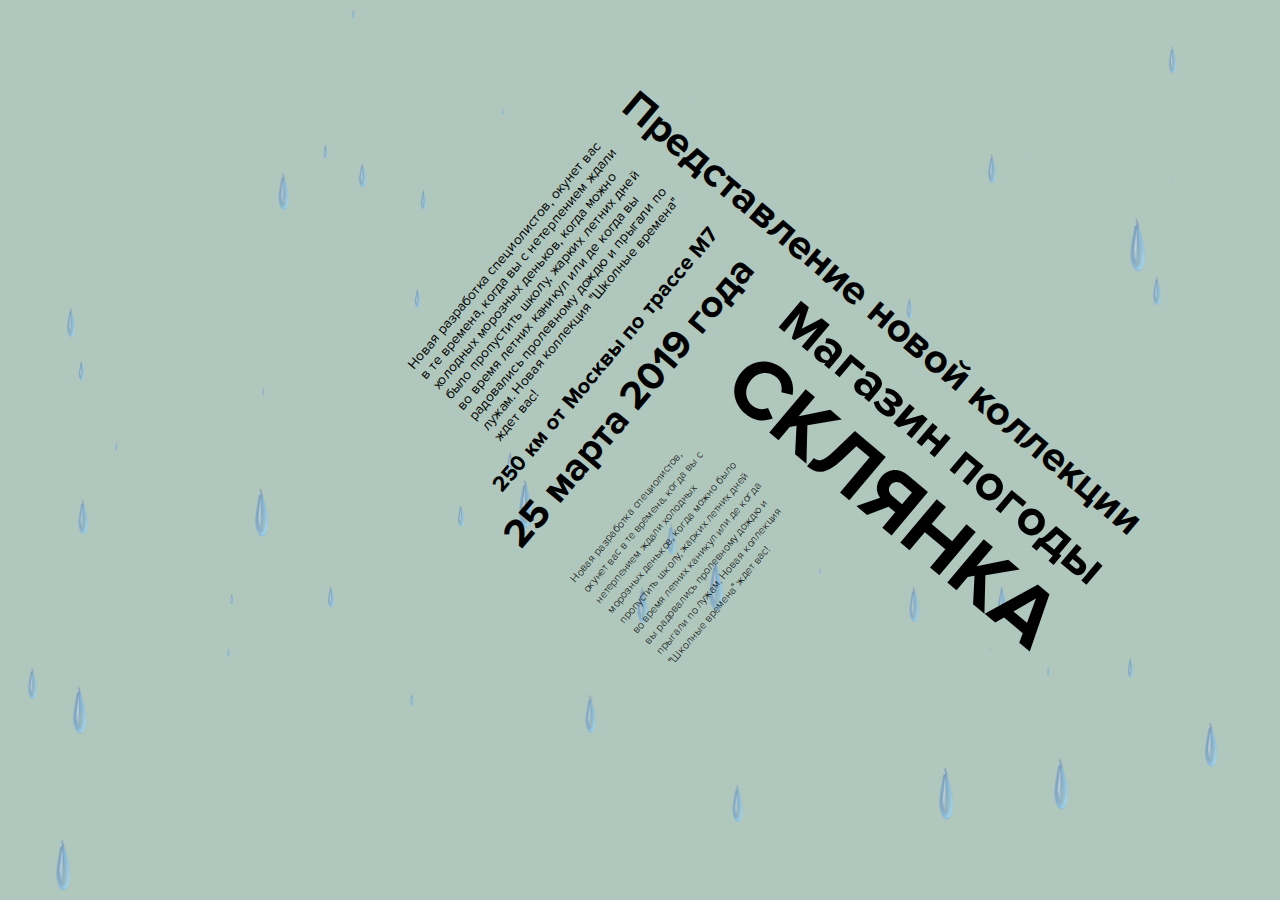
==== index.html @ a30a8410 "WPI" ====
<!DOCTYPE html>
<html lang="ru" dir="ltr">
  <head>
    <meta charset="utf-8">
    <title></title>
    <link rel="stylesheet" href="style.css">
    <script src="scripts/script.js" charset="utf-8"></script>
    <meta name="viewport" content="width=device-width, initial-scale=1">
  </head>
  <body>
    <section class="info">
      <h1>Представление новой коллекции</h1>
      <p>Новая разработка специолистов, окунет вас в те времена, когда вы с нетерпением ждали холодных морозных деньков, когда можно было пропустить школу, жарких летних дней во время летних каникул или де когда вы радовались пролевному дождю и прыгали по лужам. Новая коллекция "Школные времена" ждет вас!</p>
      <h2>25 марта 2019 года</h2>
      <p class="adress">250 км от Москвы по трассе М7</p>
      <h3>Магазин погоды <h4>СКЛЯНКА</h4></h3>
      <p class="footer">Новая разработка специолистов, окунет вас в те времена, когда вы с нетерпением ждали холодных морозных деньков, когда можно было пропустить школу, жарких летних дней во время летних каникул или де когда вы радовались пролевному дождю и прыгали по лужам. Новая коллекция "Школные времена" ждет вас!</p>
    </section>
  </body>
</html>
---- style.css ----
/* @import url('https://fonts.googleapis.com/css?family=Montserrat+Alternates:700|Noto+Sans+SC&subset=cyrillic'); */
@font-face {
  font-family: Proxsima;
  font-weight: normal;
  src: url(fonts/ProximaNovaRegular.otf);
}
@font-face {
  font-family: Proxsima;
  font-weight: 200;
  src: url(fonts/ProximaNovaLight.otf);
}
@font-face {
  font-family: Proxsima;
  font-weight: 600;
  src: url(fonts/ProximaNovaBold.otf);
}

html, body {
  margin: 0;
  padding: 0;
}
body {
  font-family: Proxsima;
  overflow: hidden;
}
.info {
  position: relative;

  margin: 173px 0 0 576px;

  transform: rotate(10deg);
}
h1 {
  position: absolute;

  margin-top: 120px;
  font-weight: 600;

  transform: rotate(30deg);

  font-size: 42px;
}
p {
  font-weight: normal;
  position: absolute;

  width: 300px;
  margin: 115px -100px -100px -150px;

  transform: rotate(-60deg);
  font-size: 14px;
  line-height: 16px;
}
p.adress {
  top: 50px;
  left: 10px;

  width: 492px;

  font-size: 22px;
  font-weight: 700;
}
h2 {
  font-weight: 600;
  position: absolute;
  top: 220px;
  left: -85px;

  transform: rotate(-60deg);

  font-size: 40px;
}
h3 {
  font-weight: 600;
  position: absolute;
  top: 180px;
  left: 210px;

  transform: rotate(30deg);

  font-size: 52px;
}
h4 {
  position: absolute;
  font-weight: 600;
  top: 165px;
  transform: rotate(30deg);
  font-size: 85px;
  left: 172px;
}
.footer {
  font-weight: 200;
  top: 224px;
  left: 230px;
  font-size: 11px;
  width: 195px;
}

div {
  background-position: center;
  background-size: contain;
  background-repeat: no-repeat;
}
@keyframes spin {
  100% {transform: translateY(400px) translateX(30px);}
}
@keyframes doun {
  25% {transform: translateY(40px) translateX(10px);}
  50% {transform: translateY(60px) translateX(20px);
  75% {transform: translateY(70px) translateX(40px);}
  100% {transform: translateY(100px) translateX(-60px);}
}
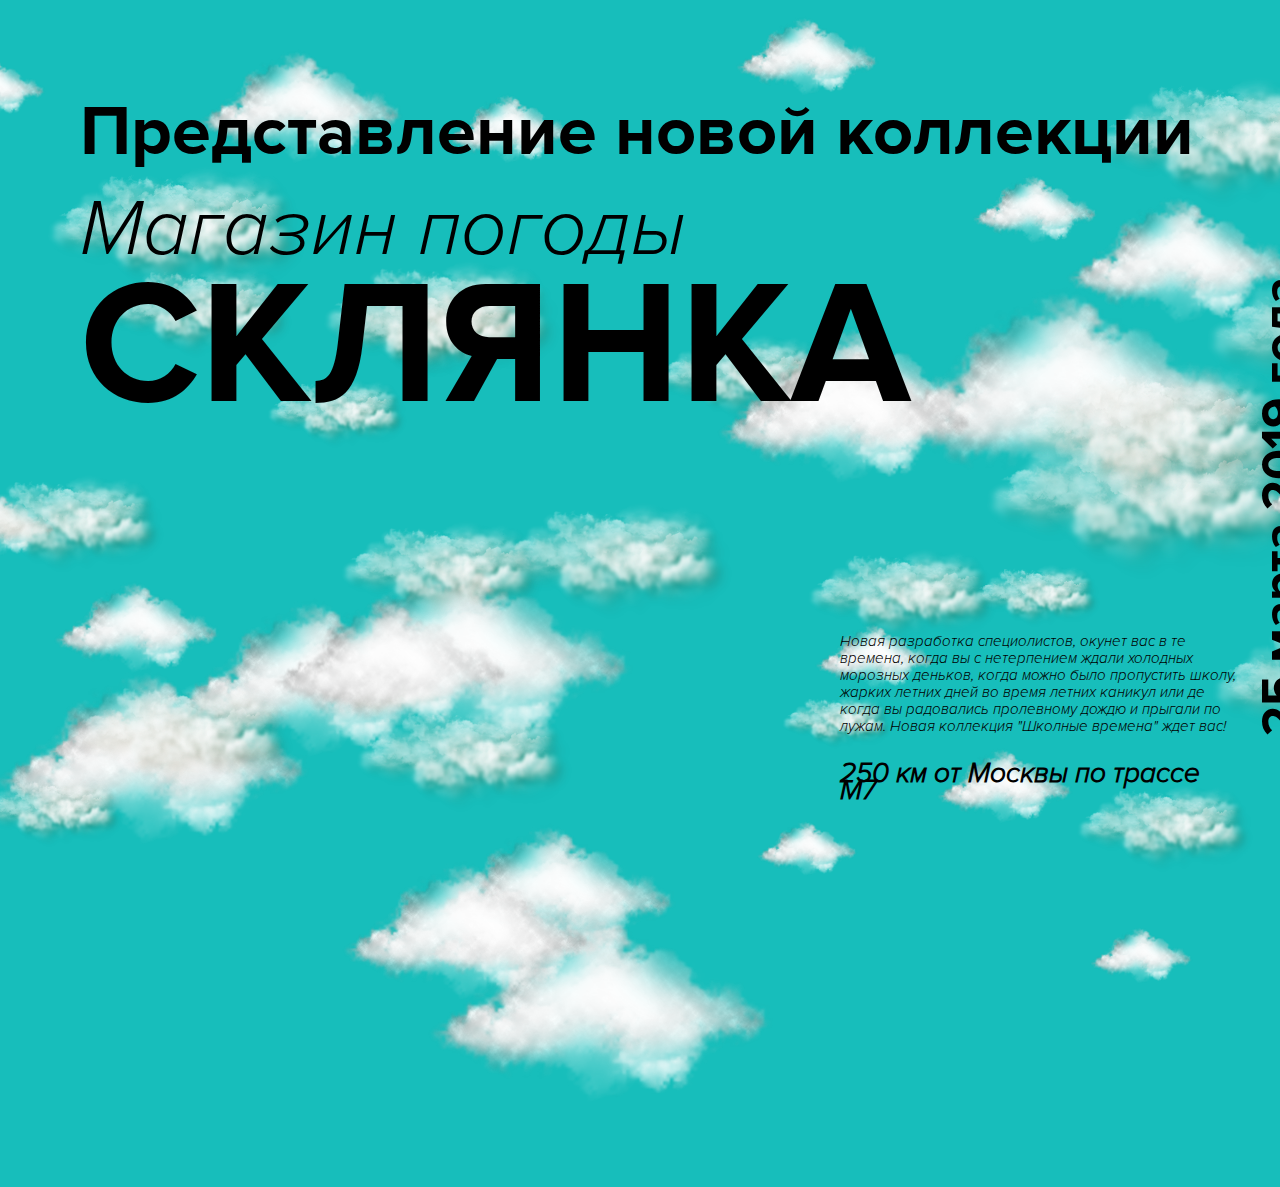
==== commit 157ad512: "goToFin" ====
--- a/index.html
+++ b/index.html
@@ -2,19 +2,19 @@
 <html lang="ru" dir="ltr">
   <head>
     <meta charset="utf-8">
-    <title></title>
-    <link rel="stylesheet" href="style.css">
+    <title>СКЛЯНКА</title>
+    <link rel="stylesheet" href="styles/style.css">
     <script src="scripts/script.js" charset="utf-8"></script>
-    <meta name="viewport" content="width=device-width, initial-scale=1">
+    <meta name="viewport" content="width=device-width">
   </head>
   <body>
     <section class="info">
-      <h1>Представление новой коллекции</h1>
+      <h4>Представление новой коллекции</h4>
+      <h3>Магазин погоды</h3>
+      <h1>СКЛЯНКА</h1>
       <p>Новая разработка специолистов, окунет вас в те времена, когда вы с нетерпением ждали холодных морозных деньков, когда можно было пропустить школу, жарких летних дней во время летних каникул или де когда вы радовались пролевному дождю и прыгали по лужам. Новая коллекция "Школные времена" ждет вас!</p>
       <h2>25 марта 2019 года</h2>
       <p class="adress">250 км от Москвы по трассе М7</p>
-      <h3>Магазин погоды <h4>СКЛЯНКА</h4></h3>
-      <p class="footer">Новая разработка специолистов, окунет вас в те времена, когда вы с нетерпением ждали холодных морозных деньков, когда можно было пропустить школу, жарких летних дней во время летних каникул или де когда вы радовались пролевному дождю и прыгали по лужам. Новая коллекция "Школные времена" ждет вас!</p>
     </section>
   </body>
 </html>
--- a/styles/style.css
+++ b/styles/style.css
@@ -0,0 +1,4 @@
+@import "animation.css";
+@import "fonts.css";
+@import "layout.css";
+@import "media.css";
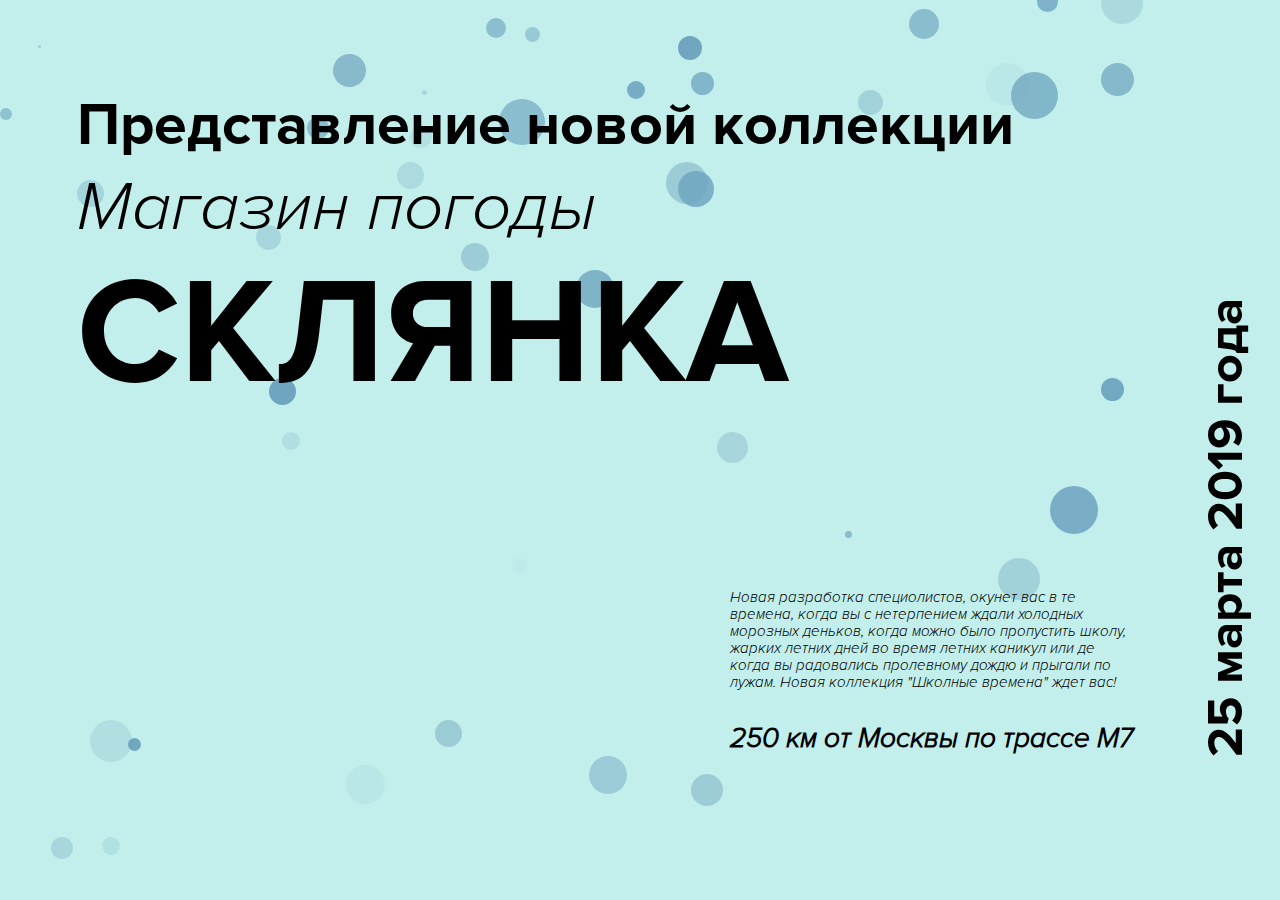
==== commit c1e2fe26: "eeee" ====
--- a/index.html
+++ b/index.html
@@ -8,7 +8,7 @@
     <meta name="viewport" content="width=device-width">
   </head>
   <body>
-    <section class="info">
+    <section id="info">
       <h4>Представление новой коллекции</h4>
       <h3>Магазин погоды</h3>
       <h1>СКЛЯНКА</h1>
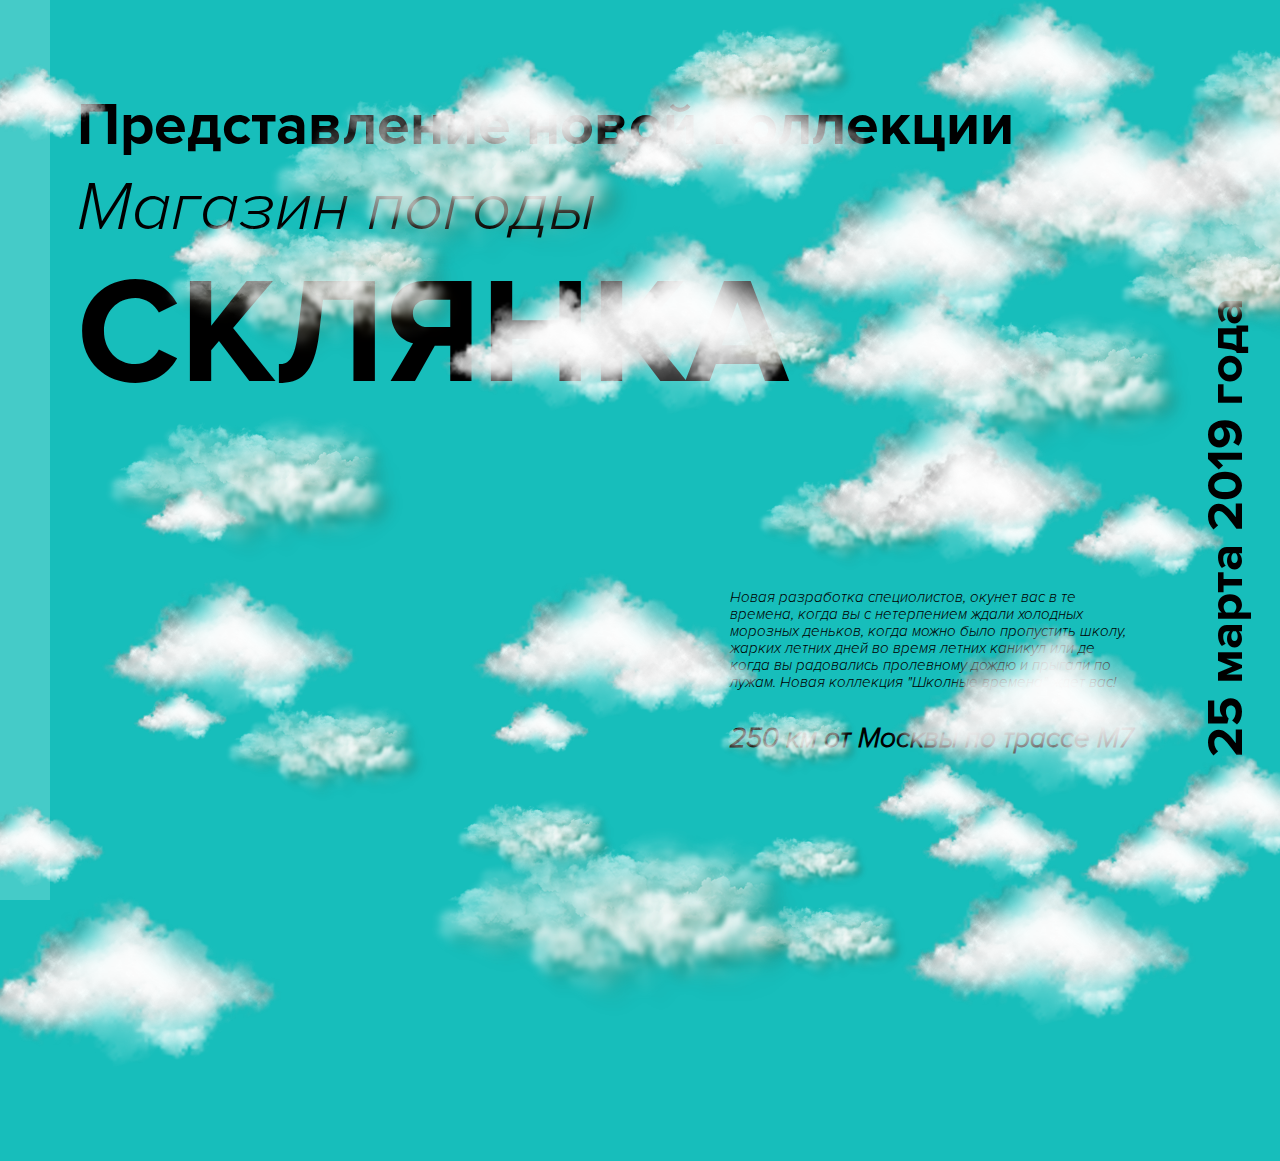
==== commit 1d5d58b0: "FENITA" ====
--- a/index.html
+++ b/index.html
@@ -8,6 +8,18 @@
     <meta name="viewport" content="width=device-width">
   </head>
   <body>
+    <nav>
+      <ul>
+        <li class="soln" onclick="soln()">Солнечная игра</li>
+        <li class="letn" onclick="letn()">Летний бриз</li>
+        <li class="sessia" onclick="sessia()">Ночь перед сессией</li>
+        <li class="zimn" onclick="zimn()">Зимняя сказка</li>
+        <li class="noch" onclick="noch()">Ночная мгла</li>
+        <li class="osen" onclick="osen()">Осення радость</li>
+        <li class="rad" onclick="rad()">Радужное настроение</li>
+        <li class="tum" onclick="tum()">Туманные дали</li>
+      </ul>
+    </nav>
     <section id="info">
       <h4>Представление новой коллекции</h4>
       <h3>Магазин погоды</h3>
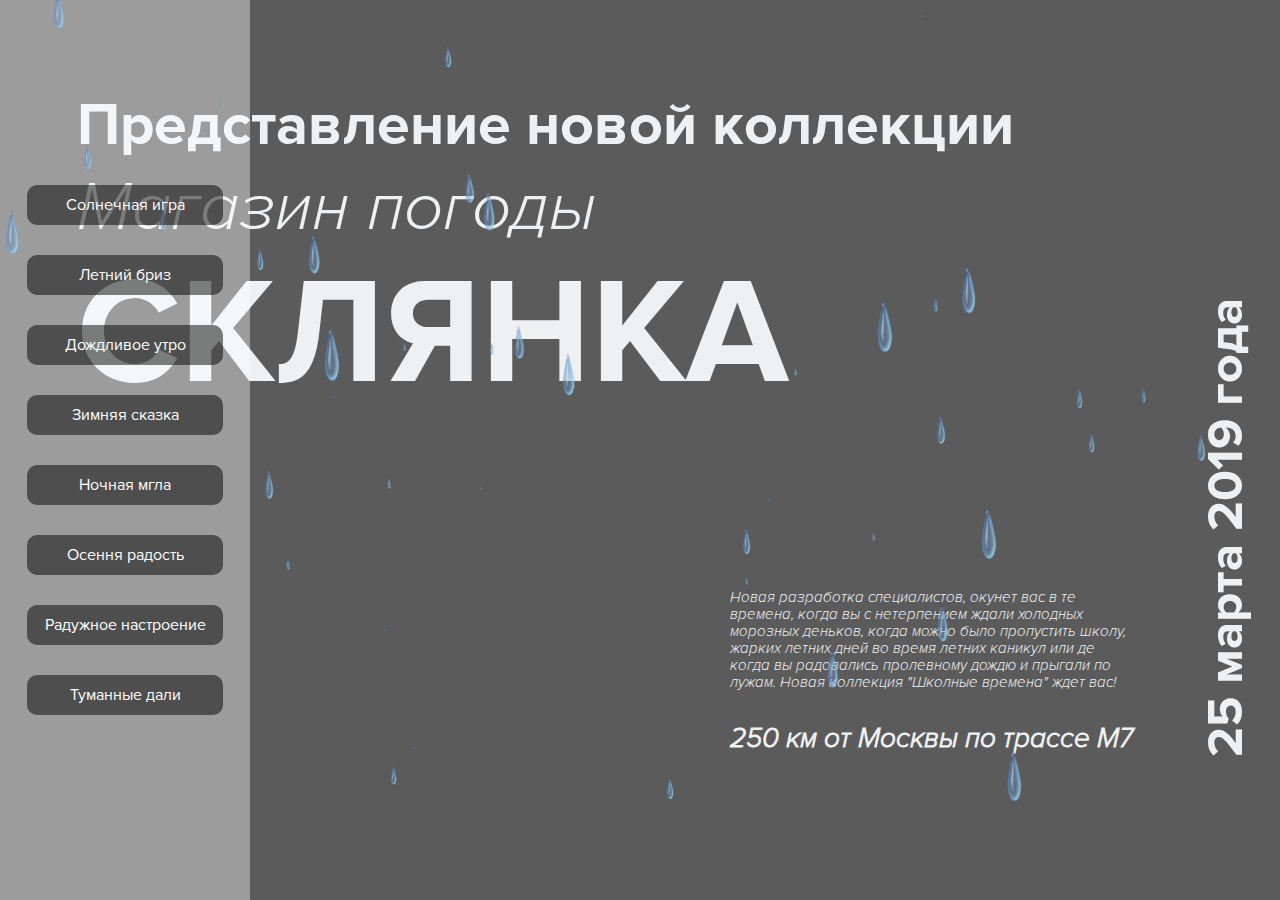
==== commit edc5c848: "поправила название кнопки" ====
--- a/index.html
+++ b/index.html
@@ -12,7 +12,7 @@
       <ul>
         <li class="soln" onclick="soln()">Солнечная игра</li>
         <li class="letn" onclick="letn()">Летний бриз</li>
-        <li class="sessia" onclick="sessia()">Ночь перед сессией</li>
+        <li class="sessia" onclick="sessia()">Дождливое утро</li>
         <li class="zimn" onclick="zimn()">Зимняя сказка</li>
         <li class="noch" onclick="noch()">Ночная мгла</li>
         <li class="osen" onclick="osen()">Осення радость</li>
@@ -24,7 +24,7 @@
       <h4>Представление новой коллекции</h4>
       <h3>Магазин погоды</h3>
       <h1>СКЛЯНКА</h1>
-      <p>Новая разработка специолистов, окунет вас в те времена, когда вы с нетерпением ждали холодных морозных деньков, когда можно было пропустить школу, жарких летних дней во время летних каникул или де когда вы радовались пролевному дождю и прыгали по лужам. Новая коллекция "Школные времена" ждет вас!</p>
+      <p>Новая разработка специалистов, окунет вас в те времена, когда вы с нетерпением ждали холодных морозных деньков, когда можно было пропустить школу, жарких летних дней во время летних каникул или де когда вы радовались пролевному дождю и прыгали по лужам. Новая коллекция "Школные времена" ждет вас!</p>
       <h2>25 марта 2019 года</h2>
       <p class="adress">250 км от Москвы по трассе М7</p>
     </section>
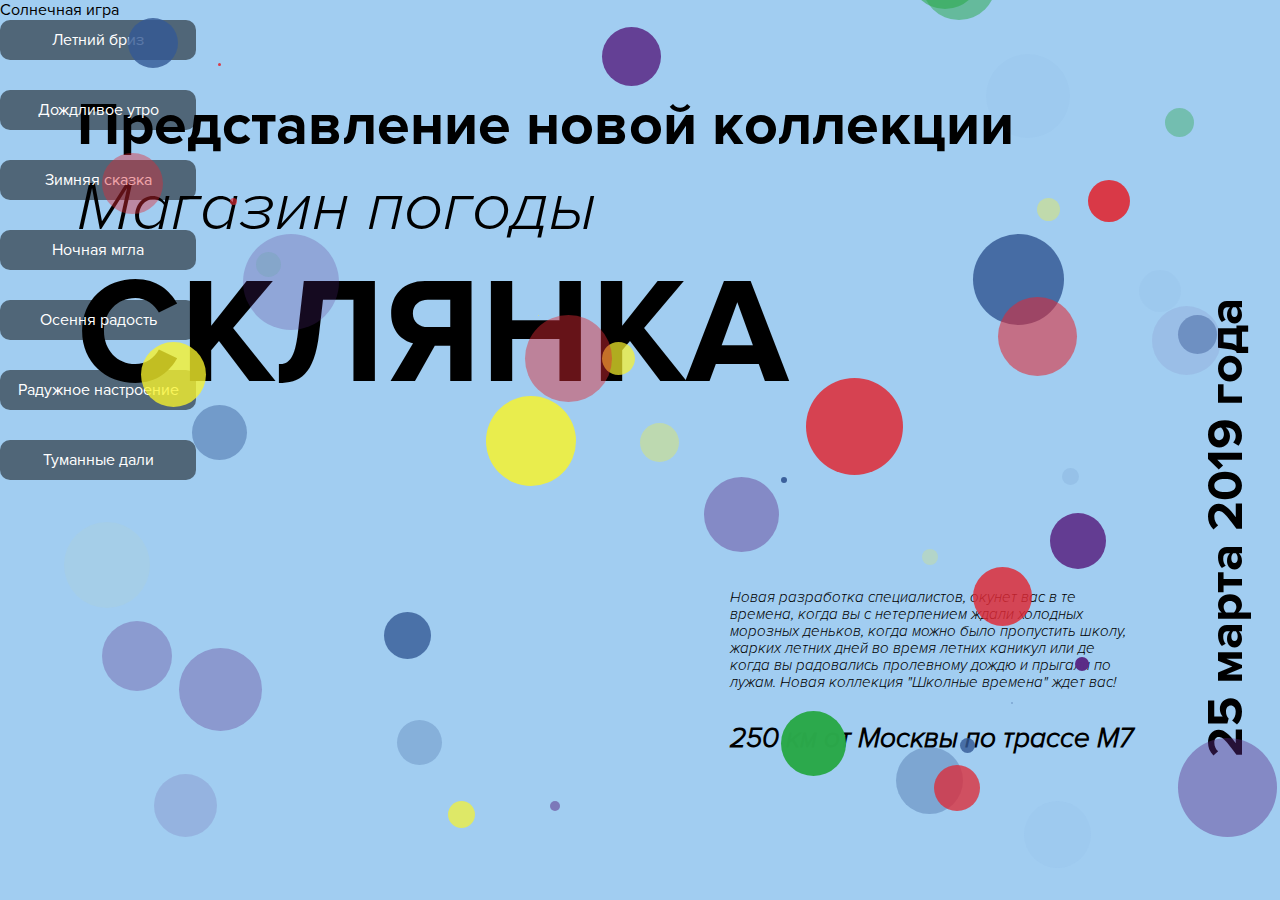
==== commit c3cf4e08: "fixst overflow on mobile" ====
--- a/index.html
+++ b/index.html
@@ -5,7 +5,7 @@
     <title>СКЛЯНКА</title>
     <link rel="stylesheet" href="styles/style.css">
     <script src="scripts/script.js" charset="utf-8"></script>
-    <meta name="viewport" content="width=device-width">
+    <meta name="viewport" content="width=device-width, user-scalable=no, initial-scale=1.0, maximum-scale=1.0, minimum-scale=1.0>
   </head>
   <body>
     <nav>
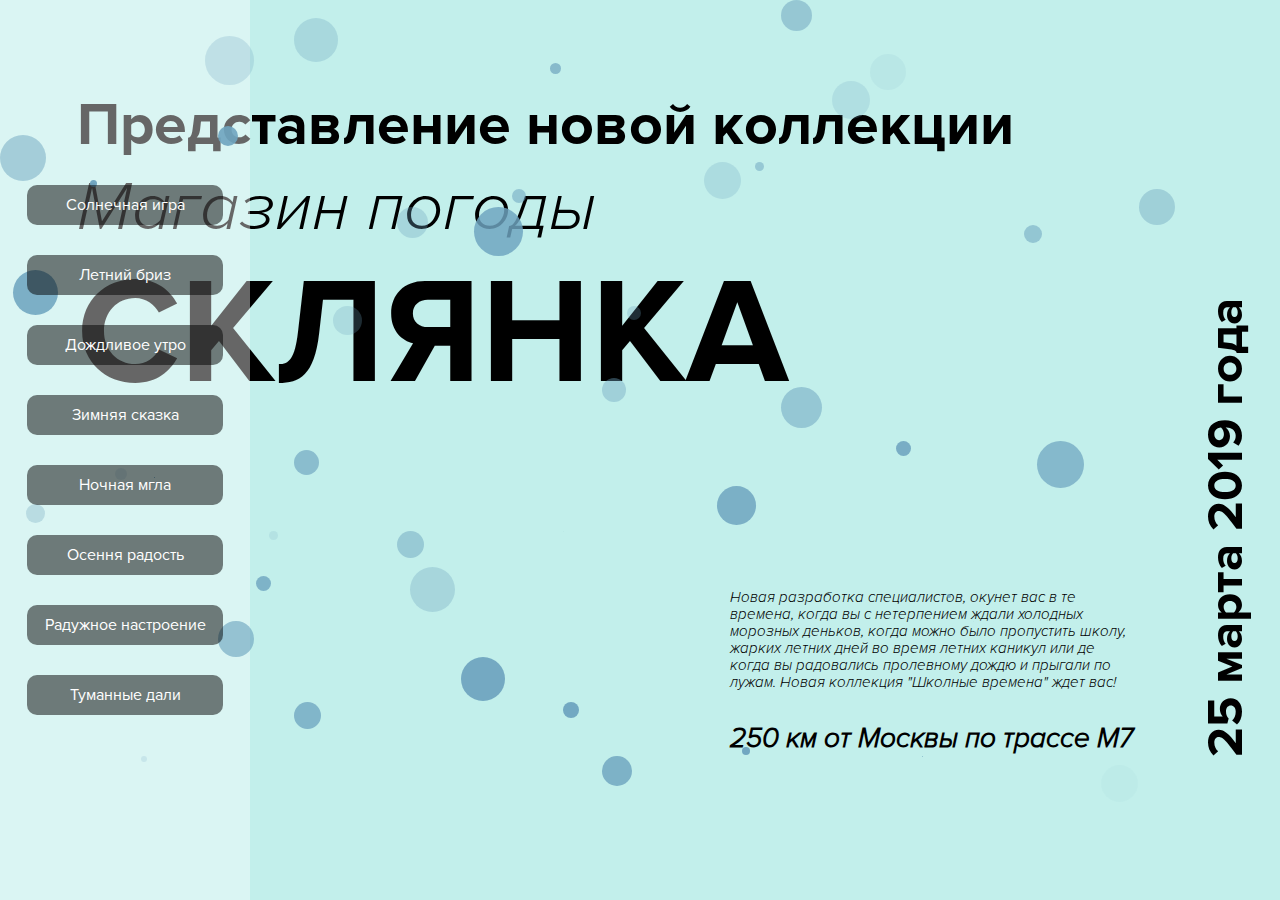
==== commit 56a7ef49: "cкобка" ====
--- a/index.html
+++ b/index.html
@@ -5,7 +5,7 @@
     <title>СКЛЯНКА</title>
     <link rel="stylesheet" href="styles/style.css">
     <script src="scripts/script.js" charset="utf-8"></script>
-    <meta name="viewport" content="width=device-width, user-scalable=no, initial-scale=1.0, maximum-scale=1.0, minimum-scale=1.0>
+    <meta name="viewport" content="width=device-width, user-scalable=no, initial-scale=1.0, maximum-scale=1.0, minimum-scale=1.0">
   </head>
   <body>
     <nav>
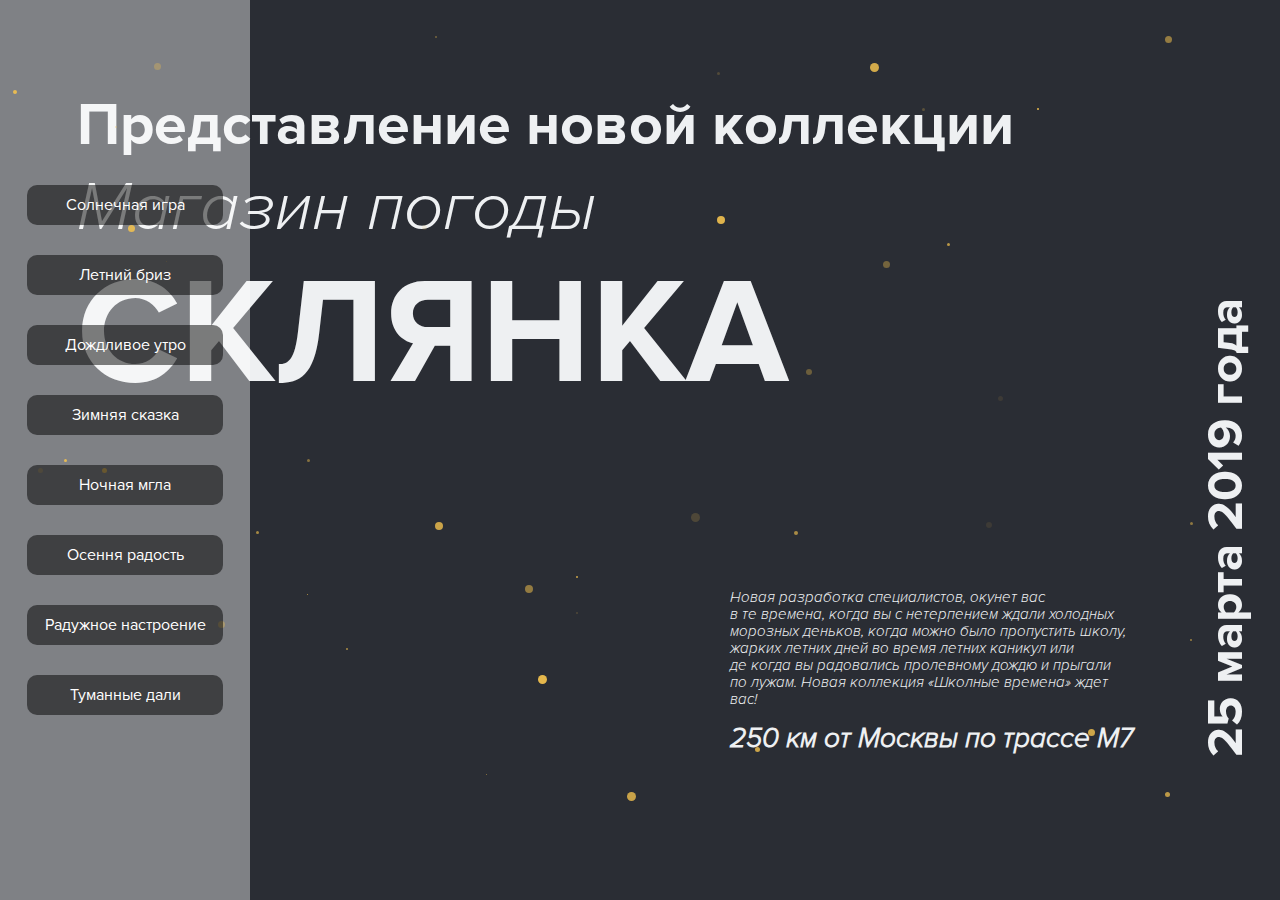
==== commit 53fb3b0d: "text" ====
--- a/index.html
+++ b/index.html
@@ -24,7 +24,7 @@
       <h4>Представление новой коллекции</h4>
       <h3>Магазин погоды</h3>
       <h1>СКЛЯНКА</h1>
-      <p>Новая разработка специалистов, окунет вас в те времена, когда вы с нетерпением ждали холодных морозных деньков, когда можно было пропустить школу, жарких летних дней во время летних каникул или де когда вы радовались пролевному дождю и прыгали по лужам. Новая коллекция "Школные времена" ждет вас!</p>
+      <p>Новая разработка специалистов, окунет вас в&nbsp;те&nbsp;времена, когда вы&nbsp;с&nbsp;нетерпением ждали холодных морозных деньков, когда можно было пропустить школу, жарких летних дней во&nbsp;время летних каникул или де&nbsp;когда вы&nbsp;радовались пролевному дождю и&nbsp;прыгали по&nbsp;лужам. Новая коллекция &laquo;Школные времена&raquo; ждет вас!</p>
       <h2>25 марта 2019 года</h2>
       <p class="adress">250 км от Москвы по трассе М7</p>
     </section>
